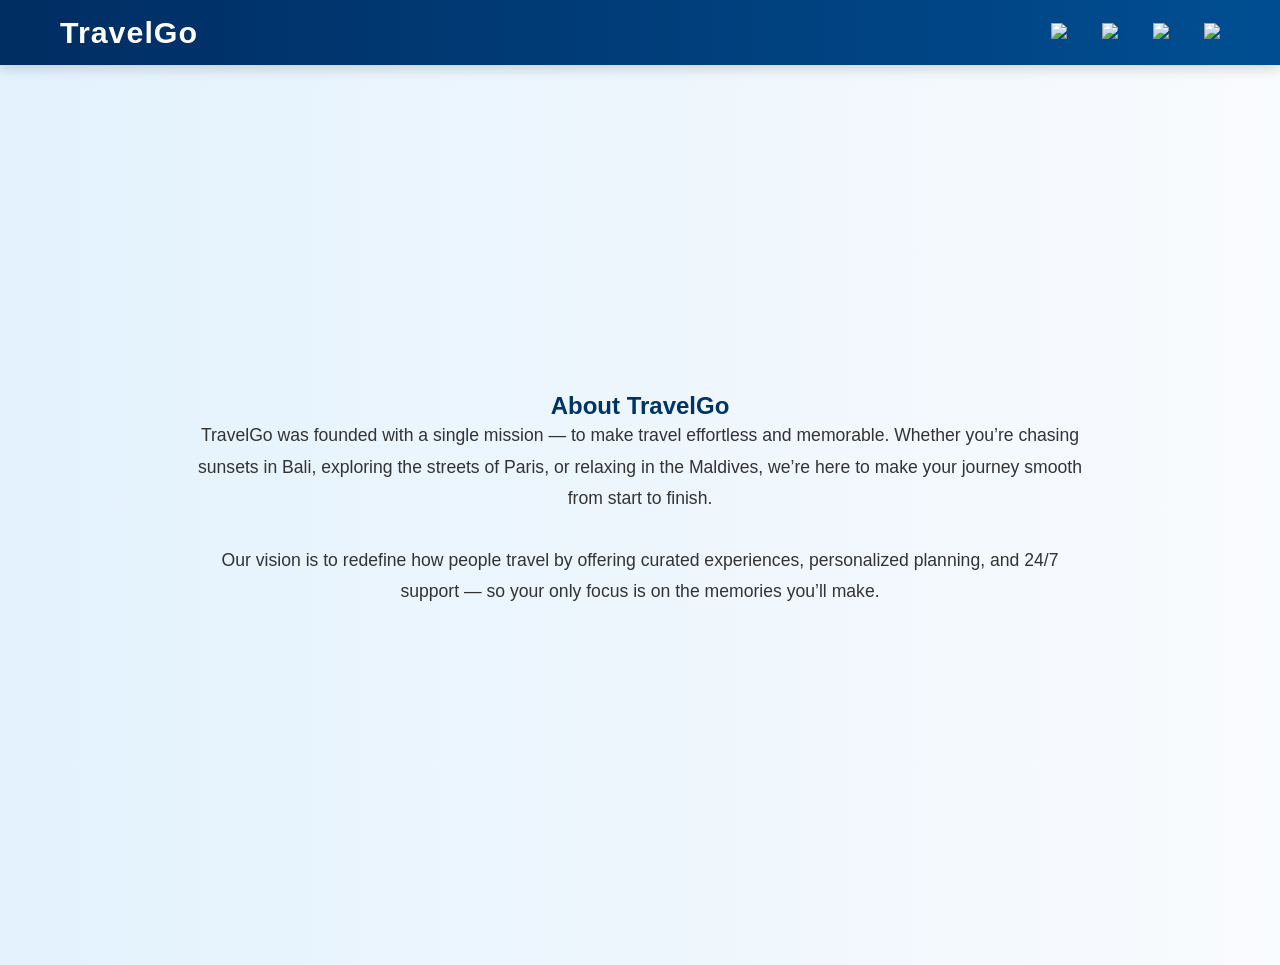
==== about.html @ 0bd05033 "project completed" ====
<!DOCTYPE html>
<html lang="en">
<head>
  <meta charset="UTF-8">
  <meta name="viewport" content="width=device-width, initial-scale=1.0">
  <title>About Us - TravelGo</title>
  <link rel="stylesheet" href="style.css">
</head>
<body>
  <nav>
    <div class="logo">TravelGo</div>
    <ul class="nav-links">
      <li><a href="index.html"><img src="https://img.icons8.com/ios-filled/50/ffffff/home.png"></a></li>
      <li><a href="destinations.html"><img src="https://img.icons8.com/ios-filled/50/ffffff/globe-earth.png"></a></li>
      <li><a href="plan.html"><img src="https://img.icons8.com/ios-filled/50/ffffff/airplane-take-off--v2.png"></a></li>
      <li><a href="about.html"><img src="https://img.icons8.com/ios-filled/50/ffffff/info.png"></a></li>
    </ul>
  </nav>

  <section class="about-section full-screen">
    <div class="about-content">
      <h1>About TravelGo</h1>
      <p>TravelGo was founded with a single mission — to make travel effortless and memorable. Whether you’re chasing sunsets in Bali, exploring the streets of Paris, or relaxing in the Maldives, we’re here to make your journey smooth from start to finish.</p>
      <p>Our vision is to redefine how people travel by offering curated experiences, personalized planning, and 24/7 support — so your only focus is on the memories you’ll make.</p>
    </div>
  </section>
</body>
</html>
---- style.css ----
* {
    margin: 0;
    padding: 0;
    box-sizing: border-box;
    font-family: "Poppins", sans-serif;
    scroll-behavior: smooth;
  }
  
  body {
    background-color: #f7f9fb;
    color: #222;
  }
  
  nav {
    display: flex;
    justify-content: space-between;
    align-items: center;
    background: linear-gradient(90deg, #002d62, #004e92);
    padding: 15px 60px;
    position: sticky;
    top: 0;
    z-index: 1000;
    box-shadow: 0 4px 12px rgba(0,0,0,0.15);
  }
  
  .logo {
    color: #fff;
    font-size: 1.9em;
    font-weight: 700;
    letter-spacing: 1px;
  }
  
  .nav-links {
    display: flex;
    align-items: center;
    gap: 35px;
    list-style: none;
  }
  
  .nav-links img {
    width: 30px;
    transition: transform 0.3s ease, filter 0.3s ease;
  }
  
  .nav-links img:hover {
    transform: scale(1.2);
  }
  
  .full-screen {
    min-height: 100vh;
    display: flex;
    justify-content: center;
    align-items: center;
    flex-direction: column;
    text-align: center;
    padding: 50px 10%;
  }
  
  .hero {
    background: linear-gradient(to right, rgba(0,0,0,0.5), rgba(0,0,0,0.5)),
                url('https://images.unsplash.com/photo-1506744038136-46273834b3fb?auto=format&fit=crop&w=1600&q=80')
                no-repeat center/cover;
    color: #fff;
  }
  
  .hero h1 {
    font-size: 3.5em;
    margin-bottom: 15px;
    letter-spacing: 1px;
  }
  
  .hero p {
    font-size: 1.2em;
    max-width: 700px;
    margin-bottom: 40px;
    opacity: 0.9;
  }
  
  .btn {
    background: linear-gradient(90deg, #00bcd4, #0083b0);
    color: #fff;
    padding: 14px 42px;
    border-radius: 30px;
    text-decoration: none;
    font-weight: 600;
    transition: 0.3s ease;
    box-shadow: 0 3px 8px rgba(0,0,0,0.3);
  }
  
  .btn:hover {
    background: linear-gradient(90deg, #00a0b0, #006994);
    transform: scale(1.05);
  }
  
  .featured {
    background: #f1f7fc;
    color: #0d3559;
    text-align: center;
    padding: 70px 40px;
  }
  
  .featured h2 {
    font-size: 2.5em;
    margin-bottom: 40px;
  }
  
  .cards {
    display: flex;
    justify-content: center;
    flex-wrap: wrap;
    gap: 30px;
  }
  
  .card {
    background: #fff;
    border-radius: 15px;
    overflow: hidden;
    width: 300px;
    box-shadow: 0 6px 15px rgba(0,0,0,0.1);
    transition: 0.3s ease;
  }
  
  .card:hover {
    transform: translateY(-10px);
  }
  
  .card img {
    width: 100%;
    height: 230px;
    object-fit: cover;
    transition: transform 0.4s ease;
  }
  
  .card img:hover {
    transform: scale(1.1);
  }
  
  .card h3 {
    padding: 18px;
    color: #003366;
    font-size: 1.3em;
  }

  .page-header {
    background: linear-gradient(90deg, #002d62, #004e92);
    color: #fff;
    text-align: center;
    padding: 80px 0;
    font-size: 2.2em;
    font-weight: 600;
  }
  
  .plan-section {
    background: linear-gradient(to right, #0d3559, #004e92);
    color: #fff;
    display: flex;
    justify-content: center;
    align-items: center;
  }
  
  .plan-form {
    background: rgba(255, 255, 255, 0.15);
    backdrop-filter: blur(10px);
    padding: 50px;
    border-radius: 16px;
    width: 420px;
    display: flex;
    flex-direction: column;
    gap: 18px;
    box-shadow: 0 10px 30px rgba(0,0,0,0.25);
  }
  
  .plan-form label {
    font-weight: 600;
    text-align: left;
  }
  
  .plan-form select,
  .plan-form input {
    padding: 12px;
    border-radius: 8px;
    border: none;
    outline: none;
    background: rgba(255,255,255,0.8);
  }
  
  .plan-form button {
    margin-top: 10px;
    padding: 14px;
    border: none;
    border-radius: 10px;
    background: linear-gradient(90deg, #00bcd4, #006994);
    color: #fff;
    font-weight: 600;
    cursor: pointer;
    transition: transform 0.3s ease, background 0.3s ease;
  }
  
  .plan-form button:hover {
    transform: scale(1.05);
    background: linear-gradient(90deg, #00a6b0, #004e92);
  }

  .about-section {
    background: linear-gradient(to right, #e3f2fd, #f9fbfd);
    color: #003366;
    padding: 100px 15%;
    text-align: center;
  }
  
  .about-section h2 {
    font-size: 2.5em;
    margin-bottom: 20px;
    color: #002d62;
  }
  
  .about-section p {
    font-size: 1.1em;
    line-height: 1.8;
    margin-bottom: 30px;
    color: #333;
  }
  
  .about-section img {
    width: 80%;
    max-width: 700px;
    border-radius: 20px;
    margin-top: 20px;
    box-shadow: 0 6px 20px rgba(0,0,0,0.2);
  }
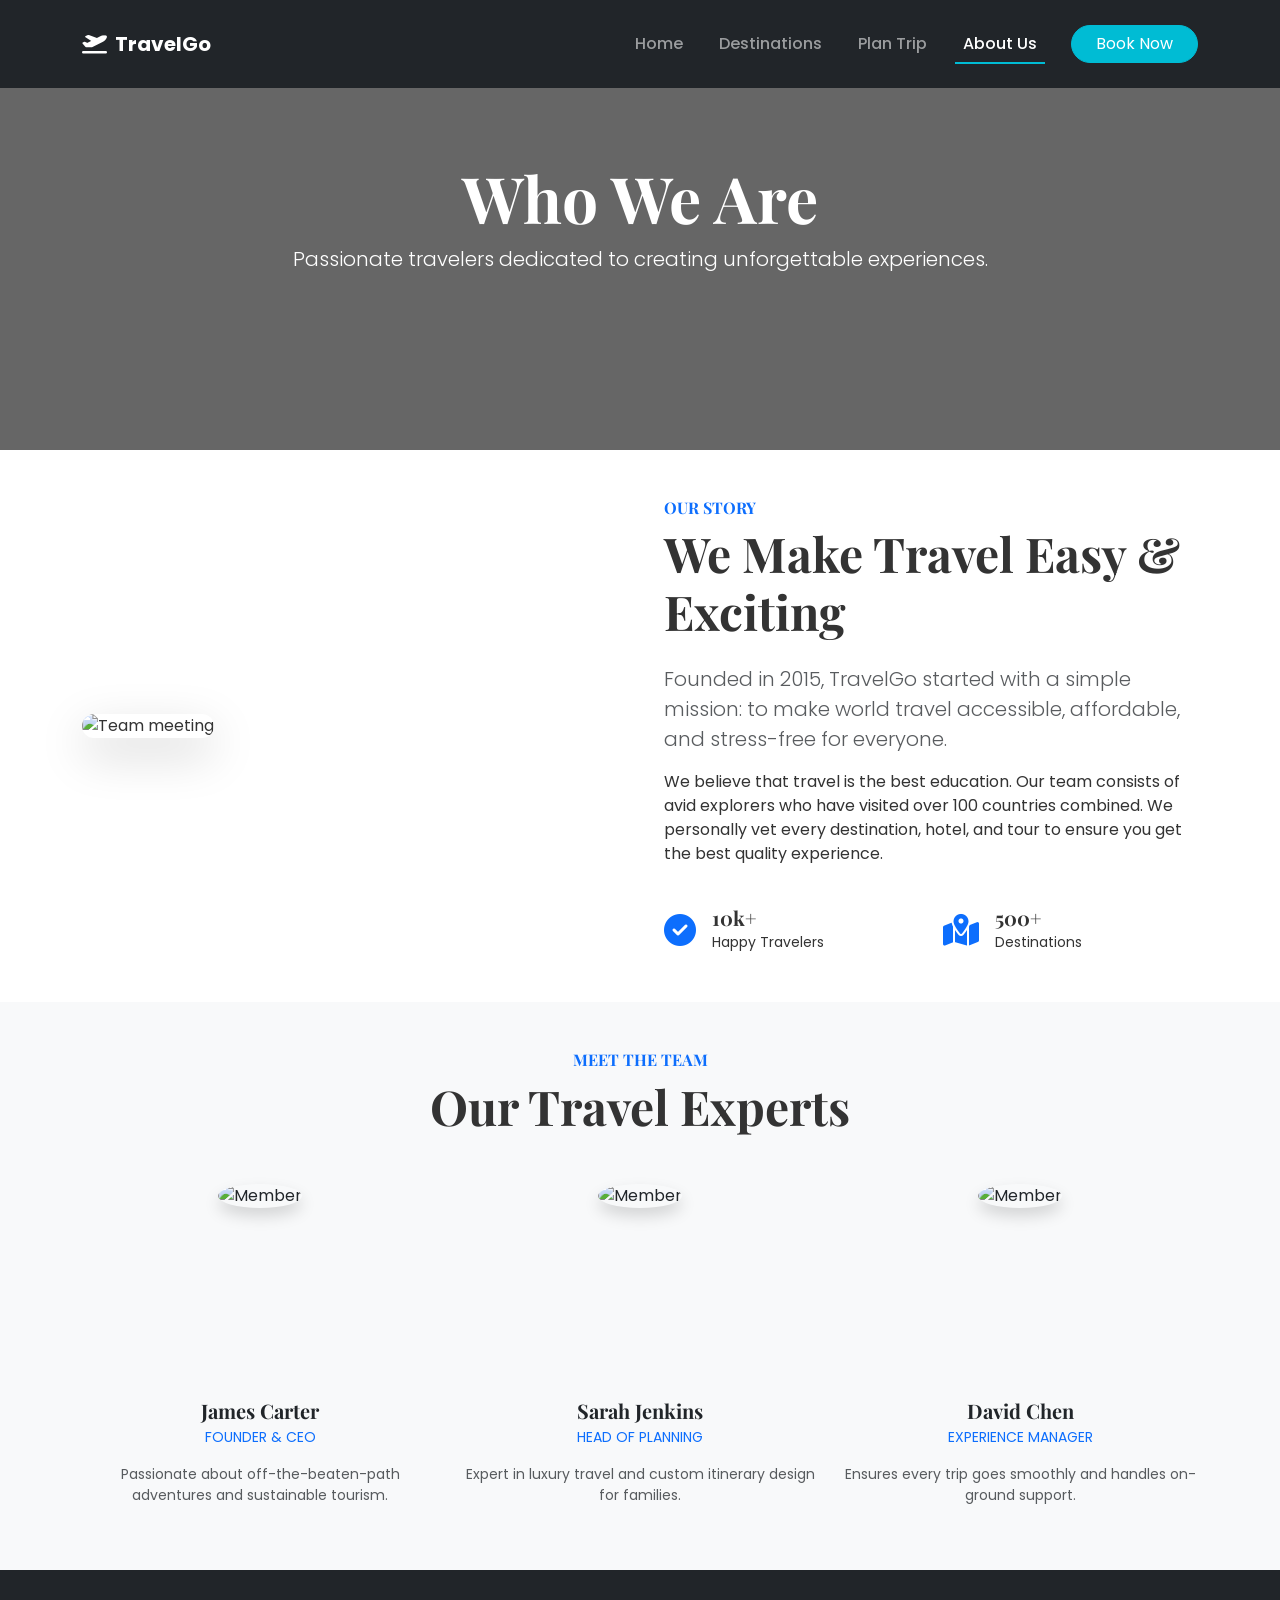
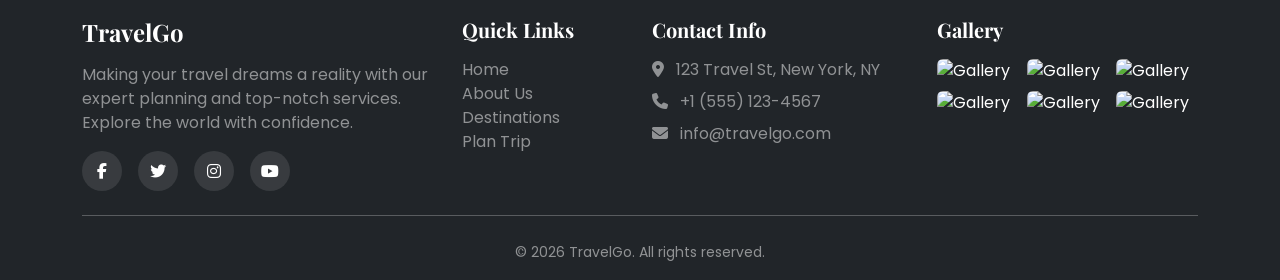
==== commit 102d3f9e: "applied css things in this project" ====
--- a/about.html
+++ b/about.html
@@ -1,28 +1,213 @@
 <!DOCTYPE html>
 <html lang="en">
+
 <head>
   <meta charset="UTF-8">
   <meta name="viewport" content="width=device-width, initial-scale=1.0">
-  <title>About Us - TravelGo</title>
+  <title>TravelGo - About Us</title>
+  <link href="https://cdn.jsdelivr.net/npm/bootstrap@5.3.0/dist/css/bootstrap.min.css" rel="stylesheet">
+  <link rel="stylesheet" href="https://cdnjs.cloudflare.com/ajax/libs/font-awesome/6.4.0/css/all.min.css">
+  <link href="https://unpkg.com/aos@2.3.1/dist/aos.css" rel="stylesheet">
+  <link
+    href="https://fonts.googleapis.com/css2?family=Playfair+Display:wght@400;700&family=Poppins:wght@300;400;500;600&display=swap"
+    rel="stylesheet">
   <link rel="stylesheet" href="style.css">
 </head>
+
 <body>
-  <nav>
-    <div class="logo">TravelGo</div>
-    <ul class="nav-links">
-      <li><a href="index.html"><img src="https://img.icons8.com/ios-filled/50/ffffff/home.png"></a></li>
-      <li><a href="destinations.html"><img src="https://img.icons8.com/ios-filled/50/ffffff/globe-earth.png"></a></li>
-      <li><a href="plan.html"><img src="https://img.icons8.com/ios-filled/50/ffffff/airplane-take-off--v2.png"></a></li>
-      <li><a href="about.html"><img src="https://img.icons8.com/ios-filled/50/ffffff/info.png"></a></li>
-    </ul>
+
+  <!-- Navigation -->
+  <nav class="navbar navbar-expand-lg fixed-top navbar-dark bg-dark">
+    <div class="container">
+      <a class="navbar-brand fw-bold" href="index.html">
+        <i class="fas fa-plane-departure me-2"></i>TravelGo
+      </a>
+      <button class="navbar-toggler" type="button" data-bs-toggle="collapse" data-bs-target="#navbarNav">
+        <span class="navbar-toggler-icon"></span>
+      </button>
+      <div class="collapse navbar-collapse" id="navbarNav">
+        <ul class="navbar-nav ms-auto">
+          <li class="nav-item"><a class="nav-link" href="index.html">Home</a></li>
+          <li class="nav-item"><a class="nav-link" href="destinations.html">Destinations</a></li>
+          <li class="nav-item"><a class="nav-link" href="plan.html">Plan Trip</a></li>
+          <li class="nav-item"><a class="nav-link active" href="about.html">About Us</a></li>
+        </ul>
+        <a href="plan.html" class="btn btn-primary ms-lg-3 rounded-pill px-4">Book Now</a>
+      </div>
+    </div>
   </nav>
 
-  <section class="about-section full-screen">
-    <div class="about-content">
-      <h1>About TravelGo</h1>
-      <p>TravelGo was founded with a single mission — to make travel effortless and memorable. Whether you’re chasing sunsets in Bali, exploring the streets of Paris, or relaxing in the Maldives, we’re here to make your journey smooth from start to finish.</p>
-      <p>Our vision is to redefine how people travel by offering curated experiences, personalized planning, and 24/7 support — so your only focus is on the memories you’ll make.</p>
+  <!-- Header -->
+  <header class="page-header d-flex align-items-center justify-content-center text-white"
+    style="background: linear-gradient(rgba(0,0,0,0.6), rgba(0,0,0,0.6)), url('https://images.unsplash.com/photo-1522202176988-66273c2fd55f?auto=format&fit=crop&w=1920&q=80') no-repeat center/cover; height: 50vh;">
+    <div class="text-center" data-aos="fade-up">
+      <h1 class="display-3 fw-bold">Who We Are</h1>
+      <p class="lead">Passionate travelers dedicated to creating unforgettable experiences.</p>
+    </div>
+  </header>
+
+  <!-- Our Story -->
+  <section class="py-5">
+    <div class="container">
+      <div class="row align-items-center g-5">
+        <div class="col-lg-6" data-aos="fade-right">
+          <img src="https://images.unsplash.com/photo-1517486808906-6ca8b3f04846?auto=format&fit=crop&w=800&q=80"
+            class="img-fluid rounded-4 shadow-lg" alt="Team meeting">
+        </div>
+        <div class="col-lg-6" data-aos="fade-left">
+          <h6 class="text-primary text-uppercase fw-bold ls-2">Our Story</h6>
+          <h2 class="display-5 fw-bold mb-4">We Make Travel Easy & Exciting</h2>
+          <p class="text-muted lead">Founded in 2015, TravelGo started with a simple mission: to make world travel
+            accessible, affordable, and stress-free for everyone.</p>
+          <p>We believe that travel is the best education. Our team consists of avid explorers who have visited over 100
+            countries combined. We personally vet every destination, hotel, and tour to ensure you get the best quality
+            experience.</p>
+          <div class="row g-4 mt-3">
+            <div class="col-6">
+              <div class="d-flex align-items-center">
+                <i class="fas fa-check-circle text-primary fa-2x me-3"></i>
+                <div>
+                  <h5 class="fw-bold mb-0">10k+</h5>
+                  <small>Happy Travelers</small>
+                </div>
+              </div>
+            </div>
+            <div class="col-6">
+              <div class="d-flex align-items-center">
+                <i class="fas fa-map-marked-alt text-primary fa-2x me-3"></i>
+                <div>
+                  <h5 class="fw-bold mb-0">500+</h5>
+                  <small>Destinations</small>
+                </div>
+              </div>
+            </div>
+          </div>
+        </div>
+      </div>
     </div>
   </section>
+
+  <!-- Team Section -->
+  <section class="py-5 bg-light">
+    <div class="container">
+      <div class="text-center mb-5" data-aos="fade-up">
+        <h6 class="text-primary text-uppercase fw-bold ls-2">Meet The Team</h6>
+        <h2 class="display-5 fw-bold">Our Travel Experts</h2>
+      </div>
+
+      <div class="row g-4 justify-content-center">
+        <!-- Team Member 1 -->
+        <div class="col-md-4 col-sm-6" data-aos="fade-up" data-aos-delay="100">
+          <div class="card border-0 text-center bg-transparent">
+            <div class="position-relative mx-auto mb-3" style="width: 200px; height: 200px;">
+              <img src="https://images.unsplash.com/photo-1560250097-0b93528c311a?auto=format&fit=crop&w=400&q=80"
+                class="rounded-circle w-100 h-100 object-fit-cover shadow" alt="Member">
+            </div>
+            <h5 class="fw-bold mb-1">James Carter</h5>
+            <p class="text-primary small text-uppercase">Founder & CEO</p>
+            <p class="text-muted small">Passionate about off-the-beaten-path adventures and sustainable tourism.</p>
+          </div>
+        </div>
+
+        <!-- Team Member 2 -->
+        <div class="col-md-4 col-sm-6" data-aos="fade-up" data-aos-delay="200">
+          <div class="card border-0 text-center bg-transparent">
+            <div class="position-relative mx-auto mb-3" style="width: 200px; height: 200px;">
+              <img src="https://images.unsplash.com/photo-1573496359142-b8d87734a5a2?auto=format&fit=crop&w=400&q=80"
+                class="rounded-circle w-100 h-100 object-fit-cover shadow" alt="Member">
+            </div>
+            <h5 class="fw-bold mb-1">Sarah Jenkins</h5>
+            <p class="text-primary small text-uppercase">Head of Planning</p>
+            <p class="text-muted small">Expert in luxury travel and custom itinerary design for families.</p>
+          </div>
+        </div>
+
+        <!-- Team Member 3 -->
+        <div class="col-md-4 col-sm-6" data-aos="fade-up" data-aos-delay="300">
+          <div class="card border-0 text-center bg-transparent">
+            <div class="position-relative mx-auto mb-3" style="width: 200px; height: 200px;">
+              <img src="https://images.unsplash.com/photo-1519085360753-af0119f7cbe7?auto=format&fit=crop&w=400&q=80"
+                class="rounded-circle w-100 h-100 object-fit-cover shadow" alt="Member">
+            </div>
+            <h5 class="fw-bold mb-1">David Chen</h5>
+            <p class="text-primary small text-uppercase">Experience Manager</p>
+            <p class="text-muted small">Ensures every trip goes smoothly and handles on-ground support.</p>
+          </div>
+        </div>
+      </div>
+    </div>
+  </section>
+
+  <!-- Footer -->
+  <footer class="bg-dark text-white pt-5 pb-3">
+    <div class="container">
+      <div class="row g-4">
+        <div class="col-md-4">
+          <h4 class="fw-bold mb-3">TravelGo</h4>
+          <p class="text-white-50">Making your travel dreams a reality with our expert planning and top-notch services.
+            Explore the world with confidence.</p>
+          <div class="d-flex gap-3 social-links">
+            <a href="#" class="text-white"><i class="fab fa-facebook-f"></i></a>
+            <a href="#" class="text-white"><i class="fab fa-twitter"></i></a>
+            <a href="#" class="text-white"><i class="fab fa-instagram"></i></a>
+            <a href="#" class="text-white"><i class="fab fa-youtube"></i></a>
+          </div>
+        </div>
+        <div class="col-md-2">
+          <h5 class="fw-bold mb-3">Quick Links</h5>
+          <ul class="list-unstyled text-white-50 footer-links">
+            <li><a href="index.html">Home</a></li>
+            <li><a href="about.html">About Us</a></li>
+            <li><a href="destinations.html">Destinations</a></li>
+            <li><a href="plan.html">Plan Trip</a></li>
+          </ul>
+        </div>
+        <div class="col-md-3">
+          <h5 class="fw-bold mb-3">Contact Info</h5>
+          <ul class="list-unstyled text-white-50">
+            <li class="mb-2"><i class="fas fa-map-marker-alt me-2"></i> 123 Travel St, New York, NY</li>
+            <li class="mb-2"><i class="fas fa-phone me-2"></i> +1 (555) 123-4567</li>
+            <li class="mb-2"><i class="fas fa-envelope me-2"></i> info@travelgo.com</li>
+          </ul>
+        </div>
+        <div class="col-md-3">
+          <h5 class="fw-bold mb-3">Gallery</h5>
+          <div class="row g-2">
+            <div class="col-4"><img
+                src="https://images.unsplash.com/photo-1526778548025-fa2f459cd5c1?auto=format&fit=crop&w=150&q=80"
+                class="img-fluid rounded" alt="Gallery"></div>
+            <div class="col-4"><img src="https://balidave.com/wp-content/uploads/2022/11/best-hotel-bali.jpeg"
+                class="img-fluid rounded" alt="Gallery"></div>
+            <div class="col-4"><img
+                src="https://images.unsplash.com/photo-1505761671935-60b3a7427bad?auto=format&fit=crop&w=150&q=80"
+                class="img-fluid rounded" alt="Gallery"></div>
+            <div class="col-4"><img
+                src="https://images.unsplash.com/photo-1506744038136-46273834b3fb?auto=format&fit=crop&w=150&q=80"
+                class="img-fluid rounded" alt="Gallery"></div>
+            <div class="col-4"><img
+                src="https://images.unsplash.com/photo-1542259659-4bf98a50616e?auto=format&fit=crop&w=150&q=80"
+                class="img-fluid rounded" alt="Gallery"></div>
+            <div class="col-4"><img
+                src="https://images.unsplash.com/photo-1476514525535-07fb3b4ae5f1?auto=format&fit=crop&w=150&q=80"
+                class="img-fluid rounded" alt="Gallery"></div>
+          </div>
+        </div>
+      </div>
+      <hr class="alert-secondary my-4">
+      <div class="text-center text-white-50">
+        <small>&copy; 2026 TravelGo. All rights reserved.</small>
+      </div>
+    </div>
+  </footer>
+
+  <script src="https://cdn.jsdelivr.net/npm/bootstrap@5.3.0/dist/js/bootstrap.bundle.min.js"></script>
+  <script src="https://unpkg.com/aos@2.3.1/dist/aos.js"></script>
+  <script>
+    AOS.init({
+      duration: 800,
+      once: true
+    });
+  </script>
 </body>
-</html>
+
+</html>
--- a/style.css
+++ b/style.css
@@ -1,233 +1,155 @@
-* {
-    margin: 0;
-    padding: 0;
-    box-sizing: border-box;
-    font-family: "Poppins", sans-serif;
-    scroll-behavior: smooth;
-  }
-  
-  body {
-    background-color: #f7f9fb;
-    color: #222;
-  }
-  
-  nav {
-    display: flex;
-    justify-content: space-between;
-    align-items: center;
-    background: linear-gradient(90deg, #002d62, #004e92);
-    padding: 15px 60px;
-    position: sticky;
-    top: 0;
-    z-index: 1000;
-    box-shadow: 0 4px 12px rgba(0,0,0,0.15);
-  }
-  
-  .logo {
-    color: #fff;
-    font-size: 1.9em;
-    font-weight: 700;
-    letter-spacing: 1px;
-  }
-  
-  .nav-links {
-    display: flex;
-    align-items: center;
-    gap: 35px;
-    list-style: none;
-  }
-  
-  .nav-links img {
-    width: 30px;
-    transition: transform 0.3s ease, filter 0.3s ease;
-  }
-  
-  .nav-links img:hover {
-    transform: scale(1.2);
-  }
-  
-  .full-screen {
-    min-height: 100vh;
-    display: flex;
-    justify-content: center;
-    align-items: center;
-    flex-direction: column;
-    text-align: center;
-    padding: 50px 10%;
-  }
-  
-  .hero {
-    background: linear-gradient(to right, rgba(0,0,0,0.5), rgba(0,0,0,0.5)),
-                url('https://images.unsplash.com/photo-1506744038136-46273834b3fb?auto=format&fit=crop&w=1600&q=80')
-                no-repeat center/cover;
-    color: #fff;
-  }
-  
-  .hero h1 {
-    font-size: 3.5em;
-    margin-bottom: 15px;
-    letter-spacing: 1px;
-  }
-  
-  .hero p {
-    font-size: 1.2em;
-    max-width: 700px;
-    margin-bottom: 40px;
-    opacity: 0.9;
-  }
-  
-  .btn {
-    background: linear-gradient(90deg, #00bcd4, #0083b0);
-    color: #fff;
-    padding: 14px 42px;
-    border-radius: 30px;
-    text-decoration: none;
-    font-weight: 600;
-    transition: 0.3s ease;
-    box-shadow: 0 3px 8px rgba(0,0,0,0.3);
-  }
-  
-  .btn:hover {
-    background: linear-gradient(90deg, #00a0b0, #006994);
-    transform: scale(1.05);
-  }
-  
-  .featured {
-    background: #f1f7fc;
-    color: #0d3559;
-    text-align: center;
-    padding: 70px 40px;
-  }
-  
-  .featured h2 {
-    font-size: 2.5em;
-    margin-bottom: 40px;
-  }
-  
-  .cards {
-    display: flex;
-    justify-content: center;
-    flex-wrap: wrap;
-    gap: 30px;
-  }
-  
-  .card {
-    background: #fff;
-    border-radius: 15px;
-    overflow: hidden;
-    width: 300px;
-    box-shadow: 0 6px 15px rgba(0,0,0,0.1);
-    transition: 0.3s ease;
-  }
-  
-  .card:hover {
-    transform: translateY(-10px);
-  }
-  
-  .card img {
-    width: 100%;
-    height: 230px;
-    object-fit: cover;
-    transition: transform 0.4s ease;
-  }
-  
-  .card img:hover {
-    transform: scale(1.1);
-  }
-  
-  .card h3 {
-    padding: 18px;
-    color: #003366;
-    font-size: 1.3em;
-  }
+:root {
+  --primary-color: #00bcd4;
+  --secondary-color: #0d3559;
+  --dark-bg: #222;
+  --light-bg: #f7f9fb;
+}
 
-  .page-header {
-    background: linear-gradient(90deg, #002d62, #004e92);
-    color: #fff;
-    text-align: center;
-    padding: 80px 0;
-    font-size: 2.2em;
-    font-weight: 600;
-  }
-  
-  .plan-section {
-    background: linear-gradient(to right, #0d3559, #004e92);
-    color: #fff;
-    display: flex;
-    justify-content: center;
-    align-items: center;
-  }
-  
-  .plan-form {
-    background: rgba(255, 255, 255, 0.15);
-    backdrop-filter: blur(10px);
-    padding: 50px;
-    border-radius: 16px;
-    width: 420px;
-    display: flex;
-    flex-direction: column;
-    gap: 18px;
-    box-shadow: 0 10px 30px rgba(0,0,0,0.25);
-  }
-  
-  .plan-form label {
-    font-weight: 600;
-    text-align: left;
-  }
-  
-  .plan-form select,
-  .plan-form input {
-    padding: 12px;
-    border-radius: 8px;
-    border: none;
-    outline: none;
-    background: rgba(255,255,255,0.8);
-  }
-  
-  .plan-form button {
-    margin-top: 10px;
-    padding: 14px;
-    border: none;
-    border-radius: 10px;
-    background: linear-gradient(90deg, #00bcd4, #006994);
-    color: #fff;
-    font-weight: 600;
-    cursor: pointer;
-    transition: transform 0.3s ease, background 0.3s ease;
-  }
-  
-  .plan-form button:hover {
-    transform: scale(1.05);
-    background: linear-gradient(90deg, #00a6b0, #004e92);
-  }
+body {
+  font-family: 'Poppins', sans-serif;
+  color: #333;
+  overflow-x: hidden;
+}
 
-  .about-section {
-    background: linear-gradient(to right, #e3f2fd, #f9fbfd);
-    color: #003366;
-    padding: 100px 15%;
-    text-align: center;
-  }
-  
-  .about-section h2 {
-    font-size: 2.5em;
-    margin-bottom: 20px;
-    color: #002d62;
-  }
-  
-  .about-section p {
-    font-size: 1.1em;
-    line-height: 1.8;
-    margin-bottom: 30px;
-    color: #333;
-  }
-  
-  .about-section img {
-    width: 80%;
-    max-width: 700px;
-    border-radius: 20px;
-    margin-top: 20px;
-    box-shadow: 0 6px 20px rgba(0,0,0,0.2);
-  }
+h1, h2, h3, h4, h5, h6 {
+  font-family: 'Playfair Display', serif;
+}
 
-  
-  +/* Navbar Customization */
+.navbar {
+  transition: all 0.3s ease;
+  padding: 1.5rem 0;
+}
+
+.navbar.scrolled {
+  padding: 0.8rem 0;
+  background-color: rgba(33, 37, 41, 0.95) !important; /* Bootstrap bg-dark with opacity */
+  backdrop-filter: blur(10px);
+  box-shadow: 0 4px 12px rgba(0,0,0,0.1);
+}
+
+.nav-link {
+  font-weight: 500;
+  margin: 0 10px;
+  position: relative;
+}
+
+.nav-link::after {
+  content: '';
+  position: absolute;
+  width: 0;
+  height: 2px;
+  background: var(--primary-color);
+  bottom: 0;
+  left: 50%;
+  transform: translateX(-50%);
+  transition: width 0.3s ease;
+}
+
+.nav-link:hover::after, .nav-link.active::after {
+  width: 100%;
+}
+
+/* Hero Section */
+.hero-section {
+  background: linear-gradient(rgba(0,0,0,0.4), rgba(0,0,0,0.4)), url('https://images.unsplash.com/photo-1506744038136-46273834b3fb?auto=format&fit=crop&w=1920&q=80');
+  background-size: cover;
+  background-position: center;
+  height: 100vh;
+  margin-top: -80px; /* Pull up behind transparent navbar */
+}
+
+/* Feature Cards */
+.feature-card {
+  background: #fff;
+  transition: transform 0.3s ease, box-shadow 0.3s ease;
+  border: 1px solid rgba(0,0,0,0.05);
+}
+
+.feature-card:hover {
+  transform: translateY(-10px);
+  box-shadow: 0 10px 30px rgba(0,0,0,0.1);
+}
+
+/* Destination Cards */
+.destination-card {
+  transition: transform 0.3s ease;
+}
+
+.destination-card:hover {
+  transform: translateY(-5px);
+  box-shadow: 0 10px 20px rgba(0,0,0,0.1) !important;
+}
+
+.destination-card .card-img-top {
+  height: 250px;
+  object-fit: cover;
+  transition: transform 0.5s ease;
+}
+
+.destination-card:hover .card-img-top {
+  transform: scale(1.1);
+}
+
+/* Buttons */
+.btn-primary {
+  background-color: var(--primary-color);
+  border-color: var(--primary-color);
+  transition: all 0.3s ease;
+}
+
+.btn-primary:hover {
+  background-color: #0097a7;
+  border-color: #0097a7;
+  transform: translateY(-2px);
+}
+
+.btn-outline-primary {
+  color: var(--primary-color);
+  border-color: var(--primary-color);
+}
+
+.btn-outline-primary:hover {
+  background-color: var(--primary-color);
+  border-color: var(--primary-color);
+}
+
+/* Footer */
+.social-links a {
+  width: 40px;
+  height: 40px;
+  background: rgba(255,255,255,0.1);
+  display: inline-flex;
+  align-items: center;
+  justify-content: center;
+  border-radius: 50%;
+  transition: all 0.3s ease;
+  text-decoration: none;
+}
+
+.social-links a:hover {
+  background: var(--primary-color);
+  transform: translateY(-3px);
+}
+
+.footer-links a {
+  text-decoration: none;
+  color: rgba(255,255,255,0.5);
+  transition: color 0.3s ease;
+}
+
+.footer-links a:hover {
+  color: #fff;
+  padding-left: 5px;
+}
+
+/* Floating form inputs */
+.form-floating > .form-control:focus ~ label,
+.form-floating > .form-control:not(:placeholder-shown) ~ label {
+    color: var(--secondary-color);
+}
+
+.form-control:focus {
+    border-color: var(--primary-color);
+    box-shadow: 0 0 0 0.25rem rgba(0, 188, 212, 0.25);
+}
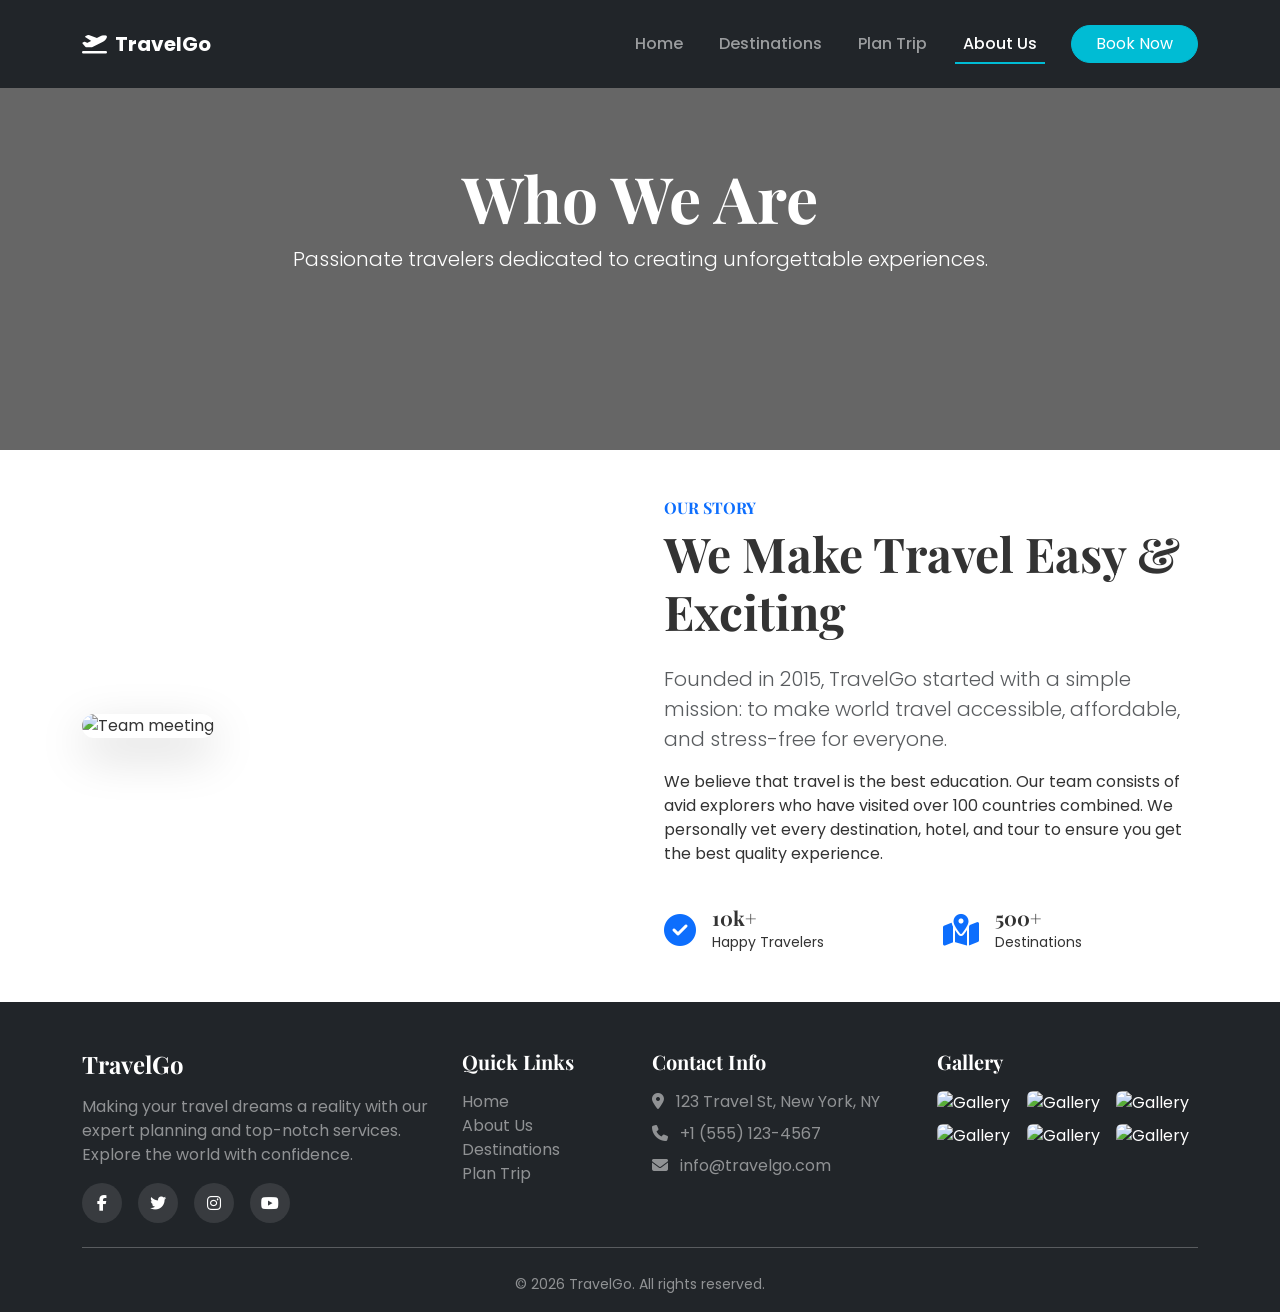
==== commit b5fadeed: "removed team section from about page" ====
--- a/about.html
+++ b/about.html
@@ -13,6 +13,7 @@
     rel="stylesheet">
   <link rel="stylesheet" href="style.css">
 </head>
+
 
 <body>
 
@@ -87,56 +88,7 @@
     </div>
   </section>
 
-  <!-- Team Section -->
-  <section class="py-5 bg-light">
-    <div class="container">
-      <div class="text-center mb-5" data-aos="fade-up">
-        <h6 class="text-primary text-uppercase fw-bold ls-2">Meet The Team</h6>
-        <h2 class="display-5 fw-bold">Our Travel Experts</h2>
-      </div>
 
-      <div class="row g-4 justify-content-center">
-        <!-- Team Member 1 -->
-        <div class="col-md-4 col-sm-6" data-aos="fade-up" data-aos-delay="100">
-          <div class="card border-0 text-center bg-transparent">
-            <div class="position-relative mx-auto mb-3" style="width: 200px; height: 200px;">
-              <img src="https://images.unsplash.com/photo-1560250097-0b93528c311a?auto=format&fit=crop&w=400&q=80"
-                class="rounded-circle w-100 h-100 object-fit-cover shadow" alt="Member">
-            </div>
-            <h5 class="fw-bold mb-1">James Carter</h5>
-            <p class="text-primary small text-uppercase">Founder & CEO</p>
-            <p class="text-muted small">Passionate about off-the-beaten-path adventures and sustainable tourism.</p>
-          </div>
-        </div>
-
-        <!-- Team Member 2 -->
-        <div class="col-md-4 col-sm-6" data-aos="fade-up" data-aos-delay="200">
-          <div class="card border-0 text-center bg-transparent">
-            <div class="position-relative mx-auto mb-3" style="width: 200px; height: 200px;">
-              <img src="https://images.unsplash.com/photo-1573496359142-b8d87734a5a2?auto=format&fit=crop&w=400&q=80"
-                class="rounded-circle w-100 h-100 object-fit-cover shadow" alt="Member">
-            </div>
-            <h5 class="fw-bold mb-1">Sarah Jenkins</h5>
-            <p class="text-primary small text-uppercase">Head of Planning</p>
-            <p class="text-muted small">Expert in luxury travel and custom itinerary design for families.</p>
-          </div>
-        </div>
-
-        <!-- Team Member 3 -->
-        <div class="col-md-4 col-sm-6" data-aos="fade-up" data-aos-delay="300">
-          <div class="card border-0 text-center bg-transparent">
-            <div class="position-relative mx-auto mb-3" style="width: 200px; height: 200px;">
-              <img src="https://images.unsplash.com/photo-1519085360753-af0119f7cbe7?auto=format&fit=crop&w=400&q=80"
-                class="rounded-circle w-100 h-100 object-fit-cover shadow" alt="Member">
-            </div>
-            <h5 class="fw-bold mb-1">David Chen</h5>
-            <p class="text-primary small text-uppercase">Experience Manager</p>
-            <p class="text-muted small">Ensures every trip goes smoothly and handles on-ground support.</p>
-          </div>
-        </div>
-      </div>
-    </div>
-  </section>
 
   <!-- Footer -->
   <footer class="bg-dark text-white pt-5 pb-3">
--- a/style.css
+++ b/style.css
@@ -152,4 +152,123 @@
 .form-control:focus {
     border-color: var(--primary-color);
     box-shadow: 0 0 0 0.25rem rgba(0, 188, 212, 0.25);
+}
+
+/* Dynamic Search Results Styles */
+.results-card {
+  background: rgba(255, 255, 255, 0.85);
+  backdrop-filter: blur(12px);
+  -webkit-backdrop-filter: blur(12px);
+  border: 1px solid rgba(255, 255, 255, 0.5);
+  border-radius: 1.5rem;
+  box-shadow: 0 15px 35px rgba(13, 53, 89, 0.08);
+  overflow: hidden;
+  transition: all 0.3s ease;
+}
+
+.results-image-wrapper {
+  position: relative;
+  overflow: hidden;
+  min-height: 250px;
+}
+
+.results-image {
+  width: 100%;
+  height: 100%;
+  object-fit: cover;
+  min-height: 250px;
+  max-height: 350px;
+  transition: transform 0.5s ease;
+}
+
+.results-card:hover .results-image {
+  transform: scale(1.03);
+}
+
+/* Skeleton Loading Pulse Animation */
+.skeleton {
+  background: linear-gradient(90deg, #eceff1 25%, #f7f9fb 37%, #eceff1 63%);
+  background-size: 400% 100%;
+  animation: skeleton-loading 1.4s ease infinite;
+}
+
+@keyframes skeleton-loading {
+  0% {
+    background-position: 100% 50%;
+  }
+  100% {
+    background-position: 0% 50%;
+  }
+}
+
+.skeleton-text {
+  height: 1rem;
+  margin-bottom: 0.5rem;
+  border-radius: 4px;
+}
+
+.skeleton-text.title {
+  height: 2rem;
+  width: 60%;
+  margin-bottom: 1rem;
+}
+
+.skeleton-image {
+  height: 300px;
+  width: 100%;
+  border-radius: 1rem;
+}
+
+/* Weather Widget */
+.weather-widget {
+  background: linear-gradient(135deg, var(--secondary-color), #1b4d79);
+  color: #fff;
+  border-radius: 1.2rem;
+  padding: 1.5rem;
+  box-shadow: 0 10px 25px rgba(13, 53, 89, 0.15);
+  position: relative;
+  overflow: hidden;
+}
+
+.weather-widget::before {
+  content: '';
+  position: absolute;
+  top: -50%;
+  right: -50%;
+  width: 150px;
+  height: 150px;
+  background: rgba(255, 255, 255, 0.05);
+  border-radius: 50%;
+}
+
+.weather-temp {
+  font-family: 'Poppins', sans-serif;
+  font-size: 3rem;
+  font-weight: 700;
+  line-height: 1;
+}
+
+.weather-icon-large {
+  font-size: 3.5rem;
+  color: var(--primary-color);
+  filter: drop-shadow(0 4px 6px rgba(0, 188, 212, 0.3));
+}
+
+/* Recommended Cards */
+.rec-item {
+  border-radius: 1rem;
+  border: 1px solid rgba(0,0,0,0.05);
+  background: #fff;
+  transition: all 0.3s ease;
+}
+
+.rec-item:hover {
+  transform: translateY(-3px);
+  box-shadow: 0 8px 20px rgba(0,0,0,0.06);
+}
+
+.badge-outline-primary {
+  color: var(--primary-color);
+  border: 1px solid var(--primary-color);
+  background: transparent;
 }
